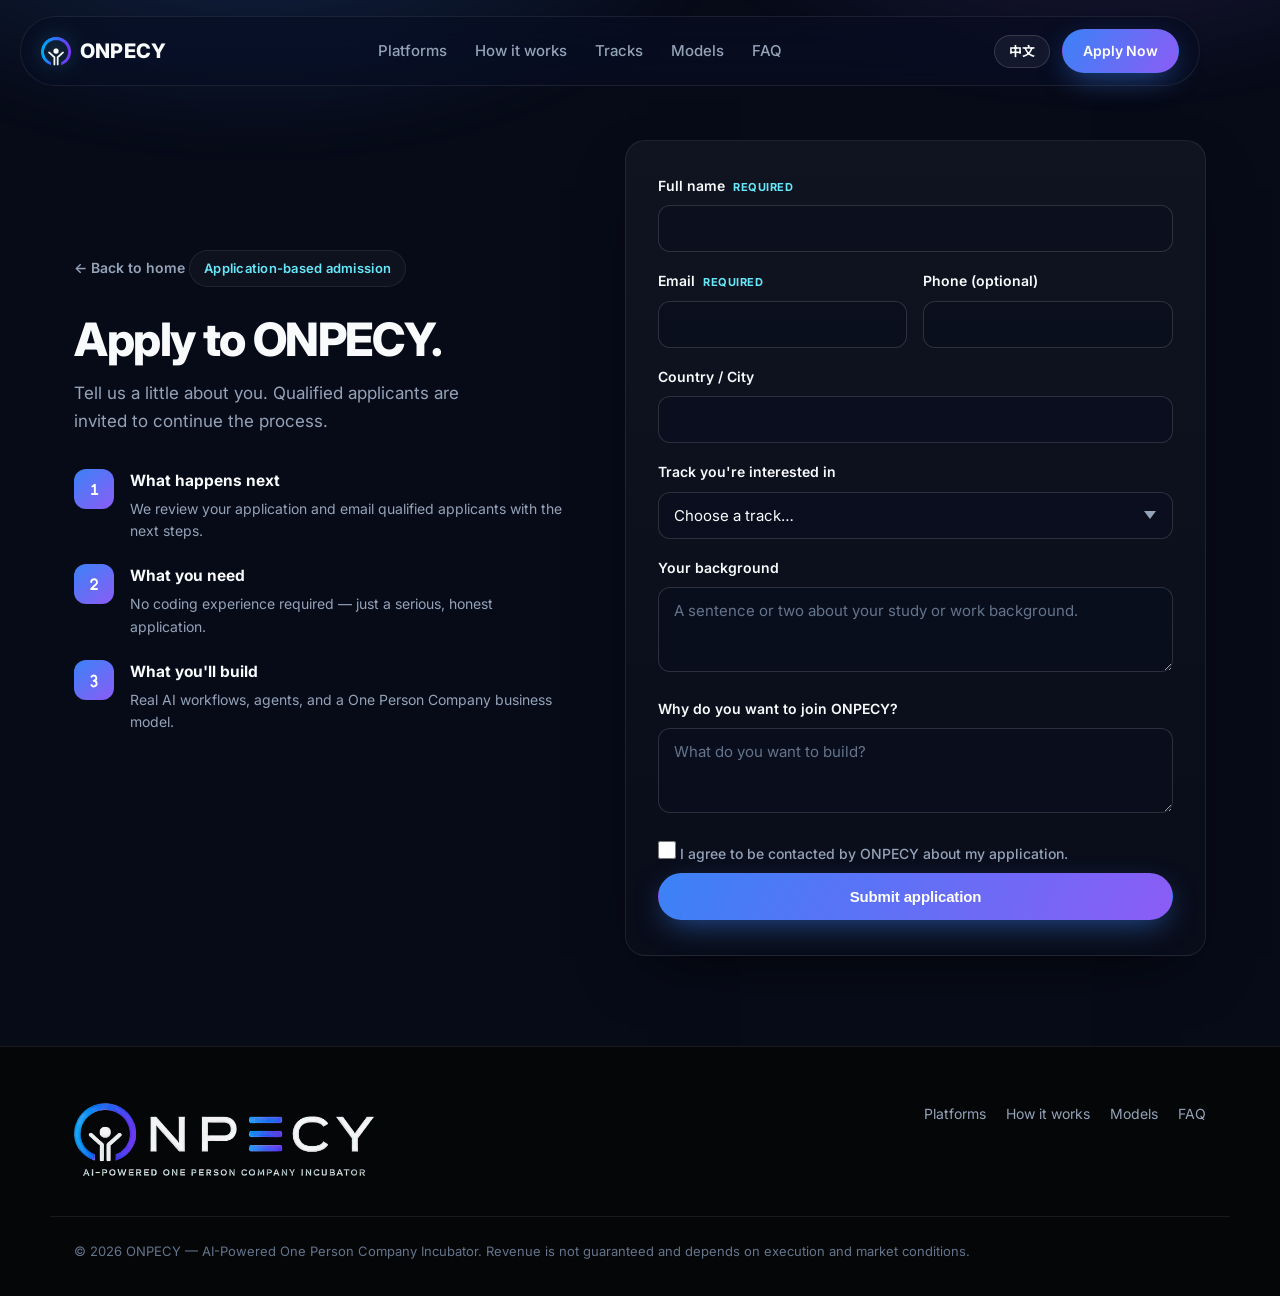
==== apply.html @ 08061043 "Add bilingual apply flow, SVG iconography, and brand logo lockup - New application page (apply.html)" ====
<!DOCTYPE html>
<html lang="en">
<head>
  <meta charset="UTF-8" />
  <meta name="viewport" content="width=device-width, initial-scale=1.0" />
  <meta name="theme-color" content="#070B18" />
  <link rel="icon" type="image/png" href="images/favicon.png" />
  <title>Apply — ONPECY</title>
  <meta name="description" content="Apply to ONPECY, the application-based AI-powered One Person Company incubator." />
  <link rel="preconnect" href="https://fonts.googleapis.com" />
  <link rel="preconnect" href="https://fonts.gstatic.com" crossorigin />
  <link href="https://fonts.googleapis.com/css2?family=Inter:wght@400;500;600;700;800;900&family=Noto+Sans+SC:wght@400;500;700;900&display=swap" rel="stylesheet" />
  <link rel="stylesheet" href="styles.css?v=2" />
</head>
<body>
  <header class="nav" id="nav">
    <div class="nav__inner">
      <a href="index.html" class="brand" aria-label="ONPECY home">
        <img class="brand__mark" src="images/onpecy-icon.png" alt="" width="30" height="30" />
        <span class="brand__name">ONPECY</span>
      </a>
      <nav class="nav__links" aria-label="Primary">
        <a href="index.html#platforms" data-i18n="nav_platforms">Platforms</a>
        <a href="index.html#how" data-i18n="nav_how">How it works</a>
        <a href="index.html#tracks" data-i18n="nav_tracks">Tracks</a>
        <a href="models.html" data-i18n="nav_models">Models</a>
        <a href="index.html#faq" data-i18n="nav_faq">FAQ</a>
      </nav>
      <div class="nav__actions">
        <button class="langtoggle" id="langToggle" type="button" aria-label="Switch language">中文</button>
        <a href="apply.html" class="btn btn--primary btn--sm" aria-current="page" data-i18n="cta_apply">Apply Now</a>
      </div>
      <button class="nav__toggle" id="navToggle" aria-label="Toggle menu" aria-expanded="false">
        <span></span><span></span><span></span>
      </button>
    </div>
    <div class="nav__mobile" id="navMobile">
      <a href="index.html#platforms" data-i18n="nav_platforms">Platforms</a>
      <a href="index.html#how" data-i18n="nav_how">How it works</a>
      <a href="index.html#tracks" data-i18n="nav_tracks">Tracks</a>
      <a href="models.html" data-i18n="nav_models">Models</a>
      <a href="index.html#faq" data-i18n="nav_faq">FAQ</a>
      <button class="langtoggle langtoggle--block" id="langToggleMobile" type="button">中文</button>
    </div>
  </header>

  <main class="apply">
    <div class="apply__glow" aria-hidden="true"></div>
    <div class="container apply__grid">
      <!-- left: reassurance -->
      <aside class="apply__aside reveal">
        <a href="index.html" class="backlink" data-i18n="apply_back">← Back to home</a>
        <span class="eyebrow" data-i18n="apply_eyebrow">Application-based admission</span>
        <h1 class="apply__title" data-i18n="apply_title">Apply to ONPECY.</h1>
        <p class="apply__lead" data-i18n="apply_lead">Tell us a little about you. Qualified applicants are invited to continue the process.</p>
        <ul class="apply__points">
          <li>
            <span class="apply__pnum" aria-hidden="true"><svg class="num-ico" viewBox="0 0 24 24"><path d="M10 9 L13 6.8 V18 M9.6 18 H16" /></svg></span>
            <div><h3 data-i18n="apply_p1_t">What happens next</h3><p data-i18n="apply_p1_d">We review your application and email qualified applicants with the next steps.</p></div>
          </li>
          <li>
            <span class="apply__pnum" aria-hidden="true"><svg class="num-ico" viewBox="0 0 24 24"><path d="M8.6 9.6a3.5 3.5 0 1 1 6 2.6L8.6 18H15.6" /></svg></span>
            <div><h3 data-i18n="apply_p2_t">What you need</h3><p data-i18n="apply_p2_d">No coding experience required — just a serious, honest application.</p></div>
          </li>
          <li>
            <span class="apply__pnum" aria-hidden="true"><svg class="num-ico" viewBox="0 0 24 24"><path d="M9 8a3.2 3.2 0 1 1 2.6 5a3.3 3.3 0 1 1 -2.6 5" /></svg></span>
            <div><h3 data-i18n="apply_p3_t">What you'll build</h3><p data-i18n="apply_p3_d">Real AI workflows, agents, and a One Person Company business model.</p></div>
          </li>
        </ul>
      </aside>

      <!-- right: form -->
      <div class="apply__formwrap reveal">
        <form class="form" id="applyForm" novalidate>
          <div class="field">
            <label for="f_name"><span data-i18n="f_name">Full name</span> <em class="req" data-i18n="f_required">required</em></label>
            <input id="f_name" name="name" type="text" autocomplete="name" required />
          </div>
          <div class="field field--half">
            <div>
              <label for="f_email"><span data-i18n="f_email">Email</span> <em class="req" data-i18n="f_required">required</em></label>
              <input id="f_email" name="email" type="email" autocomplete="email" required />
            </div>
            <div>
              <label for="f_phone" data-i18n="f_phone">Phone (optional)</label>
              <input id="f_phone" name="phone" type="tel" autocomplete="tel" />
            </div>
          </div>
          <div class="field">
            <label for="f_country" data-i18n="f_country">Country / City</label>
            <input id="f_country" name="location" type="text" autocomplete="country-name" />
          </div>
          <div class="field">
            <label for="f_track" data-i18n="f_track">Track you're interested in</label>
            <select id="f_track" name="track">
              <option value="" data-i18n="f_track_ph">Choose a track…</option>
              <option value="ALLCPR OPC">ALLCPR OPC — Community Safety</option>
              <option value="USJ OPC">USJ OPC — AI Education</option>
              <option value="SVIHT OPC">SVIHT OPC — AI HealthTech</option>
              <option value="SSI OPC">SSI OPC — AI Social Safety</option>
              <option value="Not sure" data-i18n="f_track_unsure">Not sure yet</option>
            </select>
          </div>
          <div class="field">
            <label for="f_bg" data-i18n="f_bg">Your background</label>
            <textarea id="f_bg" name="background" rows="3" data-i18n-ph="f_bg_ph" placeholder="A sentence or two about your study or work background."></textarea>
          </div>
          <div class="field">
            <label for="f_why" data-i18n="f_why">Why do you want to join ONPECY?</label>
            <textarea id="f_why" name="motivation" rows="3" data-i18n-ph="f_why_ph" placeholder="What do you want to build?"></textarea>
          </div>
          <label class="consent">
            <input id="f_consent" name="consent" type="checkbox" required />
            <span data-i18n="f_consent">I agree to be contacted by ONPECY about my application.</span>
          </label>
          <button type="submit" class="btn btn--primary btn--full" id="submitBtn" data-i18n="f_submit">Submit application</button>
          <p class="form__msg" id="formMsg" role="status" aria-live="polite"></p>
        </form>

        <!-- success state -->
        <div class="form__done" id="formDone" hidden>
          <div class="form__check" aria-hidden="true">✓</div>
          <h2 data-i18n="f_ok_t">Application received.</h2>
          <p data-i18n="f_ok_d">Thank you. If your application is a fit, we'll reach out by email.</p>
          <a href="index.html" class="btn btn--ghost" data-i18n="apply_back">← Back to home</a>
        </div>
      </div>
    </div>
  </main>

  <footer class="footer">
    <div class="container footer__inner">
      <div class="footer__brand">
        <img class="footer__logo" src="images/onpecy-lockup.png" alt="ONPECY — AI-Powered One Person Company Incubator" width="300" />
      </div>
      <nav class="footer__nav" aria-label="Footer">
        <a href="index.html#platforms" data-i18n="nav_platforms">Platforms</a>
        <a href="index.html#how" data-i18n="nav_how">How it works</a>
        <a href="models.html" data-i18n="nav_models">Models</a>
        <a href="index.html#faq" data-i18n="nav_faq">FAQ</a>
      </nav>
    </div>
    <div class="container footer__legal">
      <p data-i18n="footer_legal">© 2026 ONPECY — AI-Powered One Person Company Incubator. Revenue is not guaranteed and depends on execution and market conditions.</p>
    </div>
  </footer>

  <script src="i18n.js?v=1"></script>
  <script src="app.js?v=3"></script>
  <script>
  /* ============================================================
     APPLY FORM — submission handling
     ------------------------------------------------------------
     To receive applications, set ONE of the following:

     1) A form backend endpoint (Formspree, Getform, Basin, your API):
        set FORM_ENDPOINT to your POST URL. The form sends JSON.
        e.g. FORM_ENDPOINT = "https://formspree.io/f/xxxxxxx";

     2) Leave FORM_ENDPOINT empty to use the email fallback:
        the visitor's email app opens a pre-filled message to CONTACT_EMAIL.

     Update CONTACT_EMAIL to your real inbox either way.
     ============================================================ */
  (function () {
    'use strict';
    var FORM_ENDPOINT = "";                       // <-- paste your Formspree/Getform URL here
    var CONTACT_EMAIL = "admissions@onpecy.com";  // <-- set your real inbox

    var form = document.getElementById('applyForm');
    var msg = document.getElementById('formMsg');
    var done = document.getElementById('formDone');
    var btn = document.getElementById('submitBtn');
    if (!form) return;

    function t(key, fallback) {
      var v = window.ONPECY_T && window.ONPECY_T(key);
      return v != null ? v : fallback;
    }

    function collect() {
      var d = {};
      new FormData(form).forEach(function (v, k) { d[k] = v; });
      d.consent = form.consent.checked ? 'yes' : 'no';
      return d;
    }

    function showDone() {
      form.hidden = true;
      done.hidden = false;
      done.scrollIntoView({ block: 'center' });
    }

    function mailtoFallback(d) {
      var subject = 'ONPECY application — ' + (d.name || '');
      var lines = [
        'Name: ' + (d.name || ''),
        'Email: ' + (d.email || ''),
        'Phone: ' + (d.phone || ''),
        'Location: ' + (d.location || ''),
        'Track: ' + (d.track || ''),
        '',
        'Background:',
        (d.background || ''),
        '',
        'Motivation:',
        (d.motivation || ''),
        '',
        'Consent: ' + (d.consent || 'no')
      ];
      var url = 'mailto:' + CONTACT_EMAIL +
        '?subject=' + encodeURIComponent(subject) +
        '&body=' + encodeURIComponent(lines.join('\n'));
      window.location.href = url;
    }

    form.addEventListener('submit', function (e) {
      e.preventDefault();
      msg.textContent = '';
      if (!form.checkValidity()) { form.reportValidity(); return; }
      var data = collect();
      btn.disabled = true;
      var busy = t('f_sending', 'Sending…');
      btn.setAttribute('data-label', btn.textContent);
      btn.textContent = busy;

      if (!FORM_ENDPOINT) {
        // email fallback — open mail client, then show success state
        mailtoFallback(data);
        setTimeout(function () { btn.disabled = false; btn.textContent = btn.getAttribute('data-label'); showDone(); }, 400);
        return;
      }

      fetch(FORM_ENDPOINT, {
        method: 'POST',
        headers: { 'Content-Type': 'application/json', 'Accept': 'application/json' },
        body: JSON.stringify(data)
      }).then(function (r) {
        if (r.ok) { showDone(); }
        else { throw new Error('bad status'); }
      }).catch(function () {
        msg.textContent = t('f_err', 'Something went wrong. Please try again, or email us directly.');
        btn.disabled = false;
        btn.textContent = btn.getAttribute('data-label');
      });
    });
  })();
  </script>
</body>
</html>
---- styles.css ----
/* ============================================================
   ONPECY — premium AI incubator landing
   ============================================================ */
:root {
  --bg: #070B18;
  --bg-deep: #050608;
  --bg-alt: #090E1F;
  --surface: rgba(255, 255, 255, 0.03);
  --surface-2: rgba(255, 255, 255, 0.05);
  --border: rgba(255, 255, 255, 0.08);
  --border-strong: rgba(255, 255, 255, 0.14);
  --text: #F8FAFC;
  --muted: #94A3B8;
  --blue: #3B82F6;
  --violet: #8B5CF6;
  --cyan: #67E8F9;
  --radius: 20px;
  --radius-sm: 14px;
  --maxw: 1180px;
  --grad: linear-gradient(120deg, #67E8F9 0%, #3B82F6 45%, #8B5CF6 100%);
  --shadow: 0 24px 60px -24px rgba(0, 0, 0, 0.7);
  --ease: cubic-bezier(0.22, 1, 0.36, 1);
}

* { box-sizing: border-box; margin: 0; padding: 0; }

html { scroll-behavior: smooth; scroll-padding-top: 90px; }

body {
  font-family: 'Inter', -apple-system, BlinkMacSystemFont, 'Segoe UI',
    'Noto Sans SC', Roboto, Helvetica, Arial, sans-serif;
  background: var(--bg);
  color: var(--text);
  line-height: 1.6;
  -webkit-font-smoothing: antialiased;
  overflow-x: hidden;
}

.container { width: 100%; max-width: var(--maxw); margin: 0 auto; padding: 0 24px; }

.grad {
  background: var(--grad);
  -webkit-background-clip: text;
  background-clip: text;
  -webkit-text-fill-color: transparent;
  color: transparent;
}

/* ---------- buttons ---------- */
.btn {
  display: inline-flex; align-items: center; gap: 8px;
  font-weight: 600; font-size: 15px; letter-spacing: -0.01em;
  padding: 14px 26px; border-radius: 999px;
  text-decoration: none; cursor: pointer; border: 1px solid transparent;
  transition: transform 0.25s var(--ease), box-shadow 0.25s var(--ease), background 0.25s var(--ease);
  white-space: nowrap;
}
.btn--sm { padding: 10px 20px; font-size: 14px; }
.btn--primary {
  color: #fff;
  background: linear-gradient(120deg, #3B82F6, #8B5CF6);
  box-shadow: 0 10px 30px -8px rgba(59, 130, 246, 0.6);
}
.btn--primary:hover { transform: translateY(-2px); box-shadow: 0 16px 40px -8px rgba(139, 92, 246, 0.65); }
.btn--ghost {
  color: var(--text);
  background: var(--surface-2);
  border-color: var(--border-strong);
  backdrop-filter: blur(8px);
}
.btn--ghost:hover { transform: translateY(-2px); background: rgba(255, 255, 255, 0.09); }
.play { font-size: 11px; color: var(--cyan); }

/* ---------- eyebrow / headings ---------- */
.eyebrow {
  display: inline-block;
  font-size: 13px; font-weight: 600; letter-spacing: 0.02em;
  color: var(--cyan);
  padding: 7px 14px; margin-bottom: 22px;
  border: 1px solid var(--border); border-radius: 999px;
  background: var(--surface);
}
.eyebrow--center { margin-left: auto; margin-right: auto; }

.section { padding: 110px 0; position: relative; }
.section--alt { background: var(--bg-alt); }
.section__head { max-width: 720px; margin: 0 auto 60px; text-align: center; }
.section__title { font-size: clamp(30px, 4.4vw, 52px); font-weight: 800; letter-spacing: -0.03em; line-height: 1.08; }
.section__lead { margin-top: 20px; font-size: clamp(16px, 1.6vw, 19px); color: var(--muted); }

/* ============================================================
   NAV
   ============================================================ */
.nav { position: fixed; top: 16px; left: 0; right: 0; z-index: 100; }
.nav__inner {
  max-width: var(--maxw); margin: 0 auto;
  display: flex; align-items: center; justify-content: space-between; gap: 20px;
  padding: 12px 20px; margin-left: 20px; margin-right: 20px;
  border: 1px solid var(--border);
  background: rgba(9, 14, 31, 0.6);
  backdrop-filter: blur(18px) saturate(160%);
  border-radius: 999px;
  transition: background 0.3s var(--ease), border 0.3s var(--ease);
}
.nav.scrolled .nav__inner { background: rgba(9, 14, 31, 0.85); border-color: var(--border-strong); }
.brand { display: flex; align-items: center; gap: 10px; text-decoration: none; color: var(--text); font-weight: 800; letter-spacing: -0.02em; }
.brand__mark { width: 28px; height: 28px; object-fit: contain; display: block; filter: drop-shadow(0 0 10px rgba(103, 232, 249, 0.4)); }
.brand__name { font-size: 19px; }
.nav__links { display: flex; gap: 28px; }
.nav__links a { color: var(--muted); text-decoration: none; font-size: 15px; font-weight: 500; transition: color 0.2s; }
.nav__links a:hover { color: var(--text); }
.nav__actions { display: flex; align-items: center; gap: 12px; }
.nav__toggle { display: none; flex-direction: column; gap: 5px; background: none; border: 0; cursor: pointer; padding: 6px; }
.nav__toggle span { width: 22px; height: 2px; background: var(--text); border-radius: 2px; transition: 0.3s var(--ease); }
.nav__mobile { display: none; }

/* ============================================================
   HERO
   ============================================================ */
.hero { position: relative; padding: 150px 0 90px; overflow: hidden; }
.hero__glow {
  position: absolute; inset: -20% -10% auto; height: 700px;
  background: radial-gradient(50% 60% at 30% 20%, rgba(59, 130, 246, 0.28), transparent 70%),
              radial-gradient(45% 55% at 75% 15%, rgba(139, 92, 246, 0.25), transparent 70%),
              radial-gradient(40% 50% at 55% 40%, rgba(103, 232, 249, 0.14), transparent 70%);
  filter: blur(20px); animation: drift 16s ease-in-out infinite alternate; pointer-events: none;
}
@keyframes drift { from { transform: translate3d(-2%, -1%, 0) scale(1); } to { transform: translate3d(3%, 2%, 0) scale(1.08); } }

.hero__grid { display: grid; grid-template-columns: 1.05fr 0.95fr; gap: 60px; align-items: center; position: relative; }
.hero__title { font-size: clamp(38px, 5.6vw, 68px); font-weight: 900; line-height: 1.03; letter-spacing: -0.035em; }
.hero__lead { margin-top: 22px; font-size: clamp(17px, 2vw, 21px); font-weight: 600; color: var(--text); }
.hero__sub { margin-top: 14px; font-size: 17px; color: var(--muted); max-width: 520px; }
.hero__cta { margin-top: 34px; display: flex; gap: 14px; flex-wrap: wrap; }
.hero__cta--center { justify-content: center; }
.hero__credibility { margin-top: 26px; font-size: 13.5px; color: var(--muted); letter-spacing: 0.01em; }

/* hero flow diagram */
.flow {
  display: flex; flex-direction: column; align-items: center; gap: 0;
  padding: 34px 24px; border-radius: var(--radius);
  border: 1px solid var(--border);
  background: linear-gradient(180deg, rgba(255, 255, 255, 0.04), rgba(255, 255, 255, 0.01));
  box-shadow: var(--shadow);
  backdrop-filter: blur(6px);
}
.flow__node {
  width: 100%; max-width: 300px;
  display: flex; flex-direction: column; align-items: center; gap: 4px;
  padding: 16px 20px; border-radius: var(--radius-sm);
  border: 1px solid var(--border-strong);
  background: var(--surface-2);
  position: relative;
}
.flow__node--you, .flow__node--company {
  border-color: transparent;
  background: linear-gradient(120deg, rgba(59, 130, 246, 0.22), rgba(139, 92, 246, 0.22));
  box-shadow: 0 0 0 1px rgba(103, 232, 249, 0.25), 0 10px 30px -10px rgba(59, 130, 246, 0.5);
}
.flow__ico { font-size: 22px; }
.flow__label { font-weight: 700; font-size: 16px; letter-spacing: -0.01em; }
.flow__tag { font-size: 11px; text-transform: uppercase; letter-spacing: 0.08em; color: var(--cyan); font-weight: 600; }
.flow__line { width: 2px; height: 22px; background: linear-gradient(180deg, var(--cyan), rgba(139, 92, 246, 0.2)); opacity: 0.7; }

/* ============================================================
   COMPARE
   ============================================================ */
.compare { display: grid; grid-template-columns: 1fr auto 1fr; gap: 24px; align-items: center; max-width: 900px; margin: 0 auto; }
.compare__card { padding: 34px 32px; border-radius: var(--radius); border: 1px solid var(--border); background: var(--surface); }
.compare__card--hero { border-color: transparent; background: linear-gradient(160deg, rgba(59, 130, 246, 0.12), rgba(139, 92, 246, 0.1)); box-shadow: 0 0 0 1px rgba(103, 232, 249, 0.2), var(--shadow); }
.compare__tag { display: inline-block; font-size: 12px; text-transform: uppercase; letter-spacing: 0.08em; color: var(--muted); font-weight: 700; margin-bottom: 20px; }
.compare__tag--hero { color: var(--cyan); }
.compare__list { list-style: none; display: flex; flex-direction: column; gap: 12px; }
.compare__list li { color: var(--muted); padding-left: 26px; position: relative; }
.compare__list li::before { content: "✕"; position: absolute; left: 0; color: #64748b; font-size: 13px; }
.compare__list--hero li { color: var(--text); font-weight: 500; }
.compare__list--hero li::before { content: "✓"; color: var(--cyan); font-weight: 700; }
.compare__vs { font-weight: 800; color: var(--muted); font-size: 15px; }

/* ============================================================
   GRID + CARDS
   ============================================================ */
.grid { display: grid; gap: 22px; }
.grid--3 { grid-template-columns: repeat(3, 1fr); }
.grid--4 { grid-template-columns: repeat(4, 1fr); }
.grid--5 { grid-template-columns: repeat(5, 1fr); }

.card, .school, .model, .cap, .income {
  border: 1px solid var(--border);
  background: var(--surface);
  border-radius: var(--radius);
  padding: 30px 26px;
  transition: transform 0.3s var(--ease), border-color 0.3s var(--ease), background 0.3s var(--ease), box-shadow 0.3s var(--ease);
}
.card:hover, .school:hover, .model:hover, .cap:hover, .income:hover {
  transform: translateY(-5px);
  border-color: var(--border-strong);
  background: var(--surface-2);
  box-shadow: var(--shadow);
}
.card__ico { font-size: 28px; display: block; margin-bottom: 16px; }
.card__title { font-size: 19px; font-weight: 700; letter-spacing: -0.01em; }
.card__text { margin-top: 8px; color: var(--muted); font-size: 15px; }

/* schools */
.school { display: flex; flex-direction: column; }
.school__ico { font-size: 32px; margin-bottom: 18px; }
.school__kicker { font-size: 12px; text-transform: uppercase; letter-spacing: 0.07em; color: var(--cyan); font-weight: 700; }
.school__name { font-size: 22px; font-weight: 800; margin-top: 6px; letter-spacing: -0.02em; }
.school__text { margin-top: 10px; color: var(--muted); font-size: 15px; flex: 1; }
.link { margin-top: 18px; color: var(--text); text-decoration: none; font-weight: 600; font-size: 14px; transition: color 0.2s; }
.link:hover { color: var(--cyan); }

/* ============================================================
   ORBIT / AI TEAM
   ============================================================ */
.orbit { position: relative; width: min(560px, 92vw); height: min(560px, 92vw); margin: 20px auto 0; }
.orbit__ring { position: absolute; border: 1px dashed var(--border-strong); border-radius: 50%; inset: 0; }
.orbit__ring--1 { inset: 12%; animation: spin 40s linear infinite; }
.orbit__ring--2 { inset: 0; opacity: 0.5; animation: spin 60s linear infinite reverse; }
@keyframes spin { to { transform: rotate(360deg); } }
.orbit__center {
  position: absolute; top: 50%; left: 50%; transform: translate(-50%, -50%);
  width: 130px; height: 130px; border-radius: 50%;
  display: grid; place-items: center;
  background: linear-gradient(140deg, rgba(59, 130, 246, 0.35), rgba(139, 92, 246, 0.35));
  box-shadow: 0 0 0 1px rgba(103, 232, 249, 0.35), 0 0 60px -6px rgba(59, 130, 246, 0.55);
  z-index: 2;
}
.orbit__you { font-size: 24px; font-weight: 800; }
.orbit__agents { list-style: none; position: absolute; inset: 0; }
.orbit__agents li {
  position: absolute; top: 50%; left: 50%;
  width: 92px; height: 92px; margin: -46px;
  border-radius: 50%; display: grid; place-items: center; text-align: center;
  border: 1px solid var(--border-strong);
  background: rgba(9, 14, 31, 0.85);
  backdrop-filter: blur(4px);
  transform: rotate(calc(var(--i) * 45deg)) translate(calc(min(280px, 46vw) - 46px)) rotate(calc(var(--i) * -45deg));
  transition: border-color 0.3s var(--ease), transform 0.3s var(--ease);
}
.orbit__agents li span { font-size: 13px; font-weight: 600; color: var(--text); line-height: 1.2; }
.orbit__agents li:hover { border-color: var(--cyan); }
.orbit__copy { max-width: 640px; margin: 40px auto 0; text-align: center; color: var(--muted); font-size: 17px; }

/* ============================================================
   TIMELINE
   ============================================================ */
.timeline { list-style: none; display: grid; grid-template-columns: repeat(7, 1fr); gap: 0; position: relative; counter-reset: step; }
.timeline::before { content: ""; position: absolute; top: 26px; left: 6%; right: 6%; height: 2px; background: var(--grad); opacity: 0.5; }
.timeline__step { position: relative; padding: 0 10px; text-align: center; }
.timeline__num {
  display: grid; place-items: center; width: 52px; height: 52px; margin: 0 auto 18px;
  border-radius: 50%; font-weight: 800; font-size: 15px; color: var(--text);
  background: var(--bg-alt); border: 1px solid var(--border-strong); position: relative; z-index: 1;
}
.timeline__step h3 { font-size: 16px; font-weight: 700; }
.timeline__step p { margin-top: 8px; font-size: 13px; color: var(--muted); line-height: 1.45; }

/* ============================================================
   14 MODELS — tabs
   ============================================================ */
.tabs { display: flex; flex-wrap: wrap; justify-content: center; gap: 10px; margin-bottom: 40px; }
.tab {
  font-family: inherit; font-size: 15px; font-weight: 600; color: var(--muted);
  padding: 11px 22px; border-radius: 999px; cursor: pointer;
  border: 1px solid var(--border); background: var(--surface);
  transition: color 0.25s, background 0.25s, border 0.25s;
}
.tab:hover { color: var(--text); }
.tab.is-active { color: #fff; background: linear-gradient(120deg, #3B82F6, #8B5CF6); border-color: transparent; box-shadow: 0 8px 22px -8px rgba(59, 130, 246, 0.55); }
.tabpanel { display: none; animation: fadeUp 0.5s var(--ease); }
.tabpanel.is-active { display: block; }

.model { display: flex; flex-direction: column; }
.model__num { font-size: 12px; font-weight: 800; letter-spacing: 0.06em; color: var(--cyan); }
.model__name { font-size: 19px; font-weight: 700; margin-top: 8px; letter-spacing: -0.01em; }
.model__text { margin-top: 8px; color: var(--muted); font-size: 14.5px; }
.chips { display: flex; flex-wrap: wrap; gap: 8px; margin-top: 16px; }
.chips span {
  font-size: 12.5px; font-weight: 500; color: var(--text);
  padding: 5px 12px; border-radius: 999px;
  border: 1px solid var(--border); background: var(--surface-2);
}
.model__future { margin-top: 16px; font-size: 13px; color: var(--muted); }
.model__future strong { color: var(--text); }

/* ============================================================
   CAPABILITY MATRIX
   ============================================================ */
.matrix .cap { padding: 24px 22px; }
.cap h3 { font-size: 16px; font-weight: 700; }
.cap__agent { margin-top: 6px; font-size: 13px; font-weight: 600; color: var(--cyan); }
.cap__row { margin-top: 10px; font-size: 13px; color: var(--muted); }
.cap__row span { display: block; font-size: 11px; text-transform: uppercase; letter-spacing: 0.06em; color: #64748b; margin-bottom: 1px; }

/* ============================================================
   INCOME
   ============================================================ */
.income { text-align: center; }
.income h3 { font-size: 15px; font-weight: 600; color: var(--muted); }
.income__num { font-size: 26px; font-weight: 800; margin-top: 10px; letter-spacing: -0.02em; background: var(--grad); -webkit-background-clip: text; background-clip: text; -webkit-text-fill-color: transparent; }
.income__unit { font-size: 12px; color: #64748b; }
.income--accent { border-color: transparent; background: linear-gradient(160deg, rgba(59, 130, 246, 0.14), rgba(139, 92, 246, 0.12)); box-shadow: 0 0 0 1px rgba(103, 232, 249, 0.2); }
.disclaimer { margin-top: 34px; text-align: center; font-size: 13px; color: #64748b; max-width: 640px; margin-left: auto; margin-right: auto; }

/* ============================================================
   STACK
   ============================================================ */
.stack { display: grid; grid-template-columns: repeat(4, 1fr); gap: 22px; }
.stack__group { border: 1px solid var(--border); background: var(--surface); border-radius: var(--radius); padding: 26px 22px; }
.stack__label { display: block; font-size: 12px; text-transform: uppercase; letter-spacing: 0.07em; color: var(--cyan); font-weight: 700; margin-bottom: 16px; }
.pills { display: flex; flex-wrap: wrap; gap: 9px; }
.pills span { font-size: 14px; font-weight: 500; padding: 8px 15px; border-radius: 999px; border: 1px solid var(--border-strong); background: var(--surface-2); }

/* ============================================================
   PARTNERS
   ============================================================ */
.logos { display: flex; flex-wrap: wrap; justify-content: center; gap: 18px; }
.logo {
  display: grid; place-items: center;
  width: 190px; height: 120px; padding: 20px 24px;
  border-radius: var(--radius-sm); border: 1px solid var(--border);
  background: #F8FAFC;
  transition: transform 0.3s var(--ease), box-shadow 0.3s var(--ease);
}
.logo:hover { transform: translateY(-4px); box-shadow: var(--shadow); }
.logo img { max-width: 100%; max-height: 100%; object-fit: contain; }
.logo--text { background: var(--surface); border-color: var(--border); }
.logo--text span { font-size: 20px; font-weight: 800; letter-spacing: -0.01em; color: var(--muted); }
.logo--text:hover span { color: var(--text); }

/* ============================================================
   VISION
   ============================================================ */
.vision { position: relative; padding: 130px 0; text-align: center; overflow: hidden; }
.vision__glow {
  position: absolute; inset: auto -10% -30%; height: 620px;
  background: radial-gradient(45% 60% at 50% 80%, rgba(139, 92, 246, 0.28), transparent 70%),
              radial-gradient(40% 55% at 30% 90%, rgba(59, 130, 246, 0.22), transparent 70%);
  filter: blur(24px); pointer-events: none;
}
.vision__inner { position: relative; max-width: 780px; }
.vision__title { font-size: clamp(32px, 5vw, 58px); font-weight: 900; letter-spacing: -0.03em; line-height: 1.05; }
.vision__copy { margin: 24px auto 0; font-size: 18px; color: var(--muted); max-width: 640px; }
.vision__slogan { margin: 40px 0 34px; font-size: clamp(26px, 4vw, 40px); font-weight: 800; line-height: 1.2; letter-spacing: -0.02em; }

/* ============================================================
   FOOTER
   ============================================================ */
.footer { border-top: 1px solid var(--border); padding: 56px 0 34px; background: var(--bg-deep); }
.footer__inner { display: flex; justify-content: space-between; align-items: flex-start; gap: 30px; flex-wrap: wrap; }
.footer__brand { display: flex; flex-direction: column; gap: 4px; }
.footer__brandrow { display: flex; align-items: center; gap: 10px; }
.footer__brand .brand__mark { width: 30px; height: 30px; object-fit: contain; }
.footer__brand .brand__name { font-size: 20px; font-weight: 800; }
.footer__tag { color: var(--muted); font-size: 14px; margin-top: 6px; }
.footer__nav { display: flex; flex-wrap: wrap; gap: 20px; }
.footer__nav a { color: var(--muted); text-decoration: none; font-size: 14px; transition: color 0.2s; }
.footer__nav a:hover { color: var(--text); }
.footer__legal { margin-top: 40px; padding-top: 24px; border-top: 1px solid var(--border); }
.footer__legal p { color: #64748b; font-size: 13px; }

/* ============================================================
   REVEAL ANIMATION
   ============================================================ */
.reveal { opacity: 0; transform: translateY(24px); transition: opacity 0.7s var(--ease), transform 0.7s var(--ease); }
.reveal.in { opacity: 1; transform: none; }
@keyframes fadeUp { from { opacity: 0; transform: translateY(14px); } to { opacity: 1; transform: none; } }

/* ============================================================
   RESPONSIVE
   ============================================================ */
@media (max-width: 980px) {
  .hero__grid { grid-template-columns: 1fr; gap: 40px; }
  .flow { max-width: 420px; margin: 0 auto; }
  .grid--4, .grid--5 { grid-template-columns: repeat(2, 1fr); }
  .stack { grid-template-columns: repeat(2, 1fr); }
  .timeline { grid-template-columns: 1fr; gap: 0; }
  .timeline::before { top: 0; bottom: 0; left: 25px; right: auto; width: 2px; height: auto; }
  .timeline__step { display: grid; grid-template-columns: 52px 1fr; gap: 18px; text-align: left; padding: 0 0 30px; }
  .timeline__num { margin: 0; }
}

@media (max-width: 720px) {
  .section { padding: 78px 0; }
  .nav__links, .nav__actions { display: none; }
  .nav__toggle { display: flex; }
  .nav__inner { margin-left: 14px; margin-right: 14px; }
  .nav__mobile {
    display: none; flex-direction: column; gap: 6px;
    margin: 10px 14px 0; padding: 16px;
    border: 1px solid var(--border); border-radius: var(--radius);
    background: rgba(9, 14, 31, 0.95); backdrop-filter: blur(18px);
  }
  .nav__mobile.open { display: flex; }
  .nav__mobile a { color: var(--muted); text-decoration: none; padding: 8px 4px; font-weight: 500; }
  .nav__mobile .btn { margin-top: 6px; justify-content: center; }
  .nav.menu-open .nav__toggle span:nth-child(1) { transform: translateY(7px) rotate(45deg); }
  .nav.menu-open .nav__toggle span:nth-child(2) { opacity: 0; }
  .nav.menu-open .nav__toggle span:nth-child(3) { transform: translateY(-7px) rotate(-45deg); }

  .compare { grid-template-columns: 1fr; }
  .compare__vs { margin: 0 auto; }
  .grid--3, .grid--4, .grid--5 { grid-template-columns: 1fr; }
  .stack { grid-template-columns: 1fr; }
  .hero { padding: 128px 0 70px; }
  .orbit__agents li { width: 74px; height: 74px; margin: -37px; transform: rotate(calc(var(--i) * 45deg)) translate(calc(44vw - 37px)) rotate(calc(var(--i) * -45deg)); }
  .orbit__agents li span { font-size: 11px; }
  .orbit__center { width: 100px; height: 100px; }
  .orbit__you { font-size: 19px; }
}

/* ============================================================
   REDUCED MOTION
   ============================================================ */
@media (prefers-reduced-motion: reduce) {
  html { scroll-behavior: auto; }
  *, *::before, *::after { animation-duration: 0.001ms !important; animation-iteration-count: 1 !important; transition-duration: 0.001ms !important; }
  .reveal { opacity: 1; transform: none; }
  .hero__glow, .orbit__ring { animation: none; }
}

/* ============================================================
   v2 — TRUST-FIRST COMPONENTS
   ============================================================ */
.container--narrow { max-width: 780px; }
.section__head--left { text-align: left; margin: 0; max-width: 460px; }

/* hero trust chips */
.trustchips { list-style: none; display: flex; flex-wrap: wrap; gap: 10px; margin-top: 28px; }
.trustchips li {
  font-size: 13.5px; font-weight: 600; color: var(--text);
  padding: 8px 14px; border-radius: 999px;
  border: 1px solid var(--border-strong); background: var(--surface-2);
}
.trustchips li::before { content: "✓ "; color: var(--cyan); font-weight: 800; }

/* proof: platform cards */
.platform { display: flex; flex-direction: column; }
.platform__tag { font-size: 12px; text-transform: uppercase; letter-spacing: 0.07em; color: var(--cyan); font-weight: 700; }
.platform__name { font-size: 26px; font-weight: 800; margin-top: 8px; letter-spacing: -0.02em; }
.platform__text { margin-top: 12px; color: var(--muted); font-size: 14.5px; }

/* how it works: steps */
.steps { list-style: none; display: grid; gap: 16px; max-width: 860px; margin: 0 auto; counter-reset: s; }
.step {
  display: grid; grid-template-columns: 56px 1fr; gap: 22px; align-items: start;
  padding: 26px 28px; border-radius: var(--radius);
  border: 1px solid var(--border); background: var(--surface);
  transition: border-color 0.3s var(--ease), background 0.3s var(--ease);
}
.step:hover { border-color: var(--border-strong); background: var(--surface-2); }
.step__num {
  width: 56px; height: 56px; display: grid; place-items: center;
  border-radius: 16px; font-size: 22px; font-weight: 800; color: #fff;
  background: linear-gradient(140deg, #3B82F6, #8B5CF6);
  box-shadow: 0 10px 24px -10px rgba(59,130,246,0.6);
}
.step__body h3 { font-size: 19px; font-weight: 700; letter-spacing: -0.01em; }
.step__body p { margin-top: 6px; color: var(--muted); font-size: 15px; }
.step__body .pills { margin-top: 16px; }

/* tracks */
.track { display: flex; flex-direction: column; }
.track__ico { font-size: 30px; margin-bottom: 14px; }
.track__name { font-size: 20px; font-weight: 800; letter-spacing: -0.02em; }
.track__text { margin-top: 10px; color: var(--muted); font-size: 14.5px; flex: 1; }

/* featured models cta + revenue channels */
.models__cta { text-align: center; margin-top: 40px; }
.channels { max-width: 720px; margin: 46px auto 0; text-align: center; padding-top: 34px; border-top: 1px solid var(--border); }
.channels__label { font-size: 13px; text-transform: uppercase; letter-spacing: 0.06em; color: var(--muted); font-weight: 700; margin-bottom: 16px; }
.pills--center { justify-content: center; }

/* personas */
.persona { border: 1px solid var(--border); background: var(--surface); border-radius: var(--radius); padding: 26px 24px; transition: transform 0.3s var(--ease), border-color 0.3s var(--ease); }
.persona:hover { transform: translateY(-4px); border-color: var(--border-strong); }
.persona h3 { font-size: 16px; font-weight: 700; letter-spacing: -0.01em; }
.persona p { margin-top: 8px; color: var(--muted); font-size: 14px; }

/* why different */
.why__grid { display: grid; grid-template-columns: 0.9fr 1.1fr; gap: 50px; align-items: center; }
.reasons { list-style: none; display: grid; gap: 12px; }
.reasons li {
  position: relative; padding: 18px 22px 18px 52px;
  border: 1px solid var(--border); border-radius: var(--radius-sm); background: var(--surface);
  font-size: 15.5px; font-weight: 500;
}
.reasons li::before {
  content: "✓"; position: absolute; left: 20px; top: 50%; transform: translateY(-50%);
  color: var(--cyan); font-weight: 800;
}

/* FAQ (native details) */
.faq { display: grid; gap: 12px; }
.faq__item { border: 1px solid var(--border); border-radius: var(--radius-sm); background: var(--surface); overflow: hidden; }
.faq__item summary {
  list-style: none; cursor: pointer; padding: 20px 24px;
  font-size: 16.5px; font-weight: 600; letter-spacing: -0.01em;
  display: flex; align-items: center; justify-content: space-between; gap: 16px;
}
.faq__item summary::-webkit-details-marker { display: none; }
.faq__item summary::after { content: "+"; color: var(--cyan); font-size: 22px; font-weight: 400; line-height: 1; transition: transform 0.25s var(--ease); }
.faq__item[open] summary::after { transform: rotate(45deg); }
.faq__item p { padding: 0 24px 22px; color: var(--muted); font-size: 15px; margin: 0; }

/* models page head */
.pagehead { position: relative; padding: 140px 0 40px; overflow: hidden; }
.pagehead__glow {
  position: absolute; inset: -30% -10% auto; height: 500px;
  background: radial-gradient(45% 60% at 35% 10%, rgba(59,130,246,0.22), transparent 70%),
              radial-gradient(40% 55% at 70% 5%, rgba(139,92,246,0.2), transparent 70%);
  filter: blur(20px); pointer-events: none;
}
.pagehead .section__title { max-width: 760px; }
.pagehead .section__lead { max-width: 680px; margin-top: 18px; }
.backlink { display: inline-block; margin-bottom: 22px; color: var(--muted); text-decoration: none; font-weight: 600; font-size: 14px; transition: color 0.2s; }
.backlink:hover { color: var(--cyan); }
.tabpanel[id] { scroll-margin-top: 100px; }

/* v2 responsive */
@media (max-width: 980px) {
  .why__grid { grid-template-columns: 1fr; gap: 28px; }
  .section__head--left { max-width: none; }
}
@media (max-width: 720px) {
  .step { grid-template-columns: 44px 1fr; gap: 16px; padding: 22px 20px; }
  .step__num { width: 44px; height: 44px; font-size: 18px; border-radius: 13px; }
  .step__num .num-ico { width: 23px; height: 23px; }
  .trustchips { gap: 8px; }
  .pagehead { padding: 120px 0 20px; }
}

/* ============================================================
   v3 — LANGUAGE TOGGLE + APPLY FORM
   ============================================================ */
.langtoggle {
  font-family: inherit; font-size: 13px; font-weight: 700; letter-spacing: 0.01em;
  color: var(--text); background: var(--surface-2);
  border: 1px solid var(--border-strong); border-radius: 999px;
  padding: 9px 14px; cursor: pointer; line-height: 1;
  transition: background 0.2s var(--ease), border-color 0.2s var(--ease);
}
.langtoggle:hover { background: rgba(255,255,255,0.1); border-color: var(--cyan); }
.langtoggle--block { width: 100%; padding: 12px; margin-top: 4px; }

/* slightly relax CJK tracking */
.lang-zh .hero__title, .lang-zh .section__title, .lang-zh .vision__title, .lang-zh .apply__title { letter-spacing: -0.01em; }
/* keep multi-character CJK terms (e.g. 一人公司) from splitting mid-word; wrap as a unit */
.lang-zh .hero__title, .lang-zh .section__title, .lang-zh .vision__title, .lang-zh .apply__title,
.lang-zh .step__body h3, .lang-zh .card__title, .lang-zh .track__name { word-break: keep-all; }

/* ---------- apply page ---------- */
.apply { position: relative; padding: 140px 0 90px; overflow: hidden; }
.apply__glow {
  position: absolute; inset: -20% -10% auto; height: 620px;
  background: radial-gradient(45% 60% at 25% 15%, rgba(59,130,246,0.22), transparent 70%),
              radial-gradient(40% 55% at 80% 10%, rgba(139,92,246,0.2), transparent 70%);
  filter: blur(22px); pointer-events: none;
}
.apply__grid { position: relative; display: grid; grid-template-columns: 0.92fr 1.08fr; gap: 56px; align-items: start; }
.apply__aside { position: sticky; top: 110px; }
.apply__title { font-size: clamp(30px, 4vw, 46px); font-weight: 800; letter-spacing: -0.03em; line-height: 1.08; margin-top: 6px; }
.apply__lead { margin-top: 16px; font-size: 17px; color: var(--muted); max-width: 420px; }
.apply__points { list-style: none; margin-top: 34px; display: grid; gap: 22px; }
.apply__points li { display: grid; grid-template-columns: 40px 1fr; gap: 16px; align-items: start; }
.apply__pnum {
  width: 40px; height: 40px; display: grid; place-items: center; border-radius: 12px;
  font-weight: 800; color: #fff; background: linear-gradient(140deg, #3B82F6, #8B5CF6);
}
.apply__points h3 { font-size: 15.5px; font-weight: 700; }
.apply__points p { margin-top: 4px; color: var(--muted); font-size: 14px; }

.apply__formwrap {
  border: 1px solid var(--border); border-radius: var(--radius);
  background: linear-gradient(180deg, rgba(255,255,255,0.04), rgba(255,255,255,0.01));
  box-shadow: var(--shadow); padding: 34px 32px;
}

/* form */
.field { margin-bottom: 18px; }
.field--half { display: grid; grid-template-columns: 1fr 1fr; gap: 16px; }
.field label, .form label { display: block; font-size: 14px; font-weight: 600; margin-bottom: 8px; color: var(--text); }
.req { font-style: normal; font-size: 11px; font-weight: 700; text-transform: uppercase; letter-spacing: 0.05em; color: var(--cyan); margin-left: 4px; }
.form input, .form select, .form textarea {
  width: 100%; font-family: inherit; font-size: 15px; color: var(--text);
  background: rgba(9,14,31,0.6); border: 1px solid var(--border-strong);
  border-radius: 12px; padding: 13px 15px; transition: border-color 0.2s var(--ease), box-shadow 0.2s var(--ease);
}
.form textarea { resize: vertical; min-height: 80px; }
.form input::placeholder, .form textarea::placeholder { color: #64748b; }
.form input:focus, .form select:focus, .form textarea:focus {
  outline: none; border-color: var(--blue); box-shadow: 0 0 0 3px rgba(59,130,246,0.22);
}
.form select { appearance: none; -webkit-appearance: none; cursor: pointer;
  background-image: url("data:image/svg+xml,%3Csvg xmlns='http://www.w3.org/2000/svg' width='12' height='8' viewBox='0 0 12 8'%3E%3Cpath fill='%2394A3B8' d='M6 8 0 0h12z'/%3E%3C/svg%3E");
  background-repeat: no-repeat; background-position: right 16px center; padding-right: 40px; }
.consent { display: flex; align-items: flex-start; gap: 10px; margin: 6px 0 22px; cursor: pointer; }
.consent input { width: 18px; height: 18px; margin-top: 2px; flex: none; accent-color: var(--blue); }
.consent span { font-size: 14px; color: var(--muted); font-weight: 500; }
.btn--full { width: 100%; justify-content: center; }
.form__msg { margin-top: 14px; font-size: 14px; color: #fca5a5; text-align: center; min-height: 1px; }
.form__msg:empty { margin: 0; }

/* success state */
.form__done {
  text-align: center; padding: 50px 32px;
  border: 1px solid var(--border); border-radius: var(--radius);
  background: linear-gradient(160deg, rgba(59,130,246,0.1), rgba(139,92,246,0.08));
  box-shadow: 0 0 0 1px rgba(103,232,249,0.2), var(--shadow);
}
.form__check {
  width: 64px; height: 64px; margin: 0 auto 20px; border-radius: 50%;
  display: grid; place-items: center; font-size: 30px; color: #fff;
  background: linear-gradient(140deg, #3B82F6, #8B5CF6);
  box-shadow: 0 0 40px -6px rgba(59,130,246,0.6);
}
.form__done h2 { font-size: 24px; font-weight: 800; letter-spacing: -0.02em; }
.form__done p { margin: 12px 0 24px; color: var(--muted); }

@media (max-width: 860px) {
  .apply__grid { grid-template-columns: 1fr; gap: 36px; }
  .apply__aside { position: static; }
}
@media (max-width: 560px) {
  .field--half { grid-template-columns: 1fr; }
  .apply__formwrap { padding: 26px 20px; }
}

/* ============================================================
   v4 — SVG ICONS + LOGO LOCKUP
   ============================================================ */
/* professional line icons (replace emojis), gradient stroke */
.ico {
  width: 28px; height: 28px; display: block;
  fill: none; stroke: url(#icoGrad);
  stroke-width: 1.8; stroke-linecap: round; stroke-linejoin: round;
}
.flow__ico { display: inline-flex; }
.flow__ico .ico { width: 22px; height: 22px; }
.card__ico { display: block; margin-bottom: 18px; }
.card__ico .ico { width: 30px; height: 30px; }
.track__ico { display: block; margin-bottom: 14px; }
.track__ico .ico { width: 30px; height: 30px; }

/* SVG numerals for step / apply-point badges (replace text digits) */
.num-ico {
  fill: none; stroke: #fff; stroke-width: 2.3;
  stroke-linecap: round; stroke-linejoin: round;
}
.step__num .num-ico { width: 28px; height: 28px; }
.apply__pnum .num-ico { width: 20px; height: 20px; }

/* nav compact lockup: [icon] ONPECY */
.brand { gap: 9px; }
.brand__mark { width: 30px; height: 30px; filter: drop-shadow(0 0 10px rgba(103, 232, 249, 0.35)); }
.brand__name { font-size: 20px; font-weight: 800; letter-spacing: 0.01em; }

/* footer full lockup with tagline */
.footer__logo { width: 300px; max-width: 78vw; height: auto; display: block; }
@media (max-width: 720px) { .footer__logo { width: 240px; } }
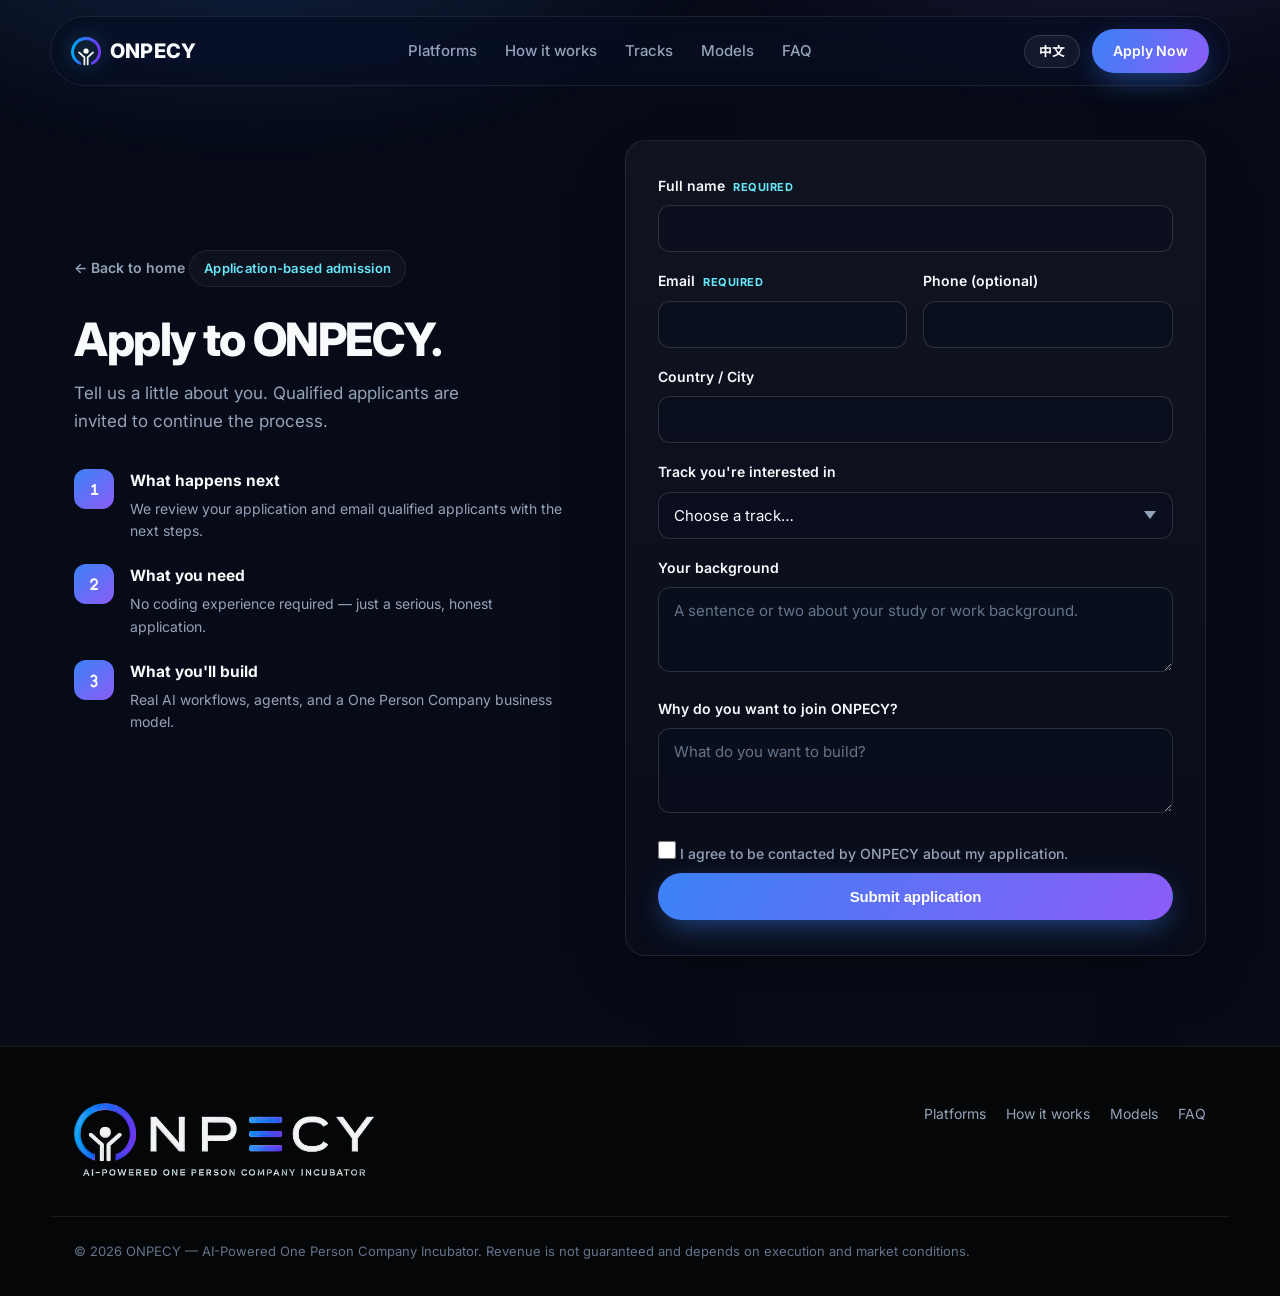
==== commit 1ee59da3: "Fix: center the floating nav bar at all widths The pill had max-width:1180 but margin-left/right:20p" ====
--- a/apply.html
+++ b/apply.html
@@ -10,7 +10,7 @@
   <link rel="preconnect" href="https://fonts.googleapis.com" />
   <link rel="preconnect" href="https://fonts.gstatic.com" crossorigin />
   <link href="https://fonts.googleapis.com/css2?family=Inter:wght@400;500;600;700;800;900&family=Noto+Sans+SC:wght@400;500;700;900&display=swap" rel="stylesheet" />
-  <link rel="stylesheet" href="styles.css?v=2" />
+  <link rel="stylesheet" href="styles.css?v=4" />
 </head>
 <body>
   <header class="nav" id="nav">
--- a/styles.css
+++ b/styles.css
@@ -91,11 +91,11 @@
 /* ============================================================
    NAV
    ============================================================ */
-.nav { position: fixed; top: 16px; left: 0; right: 0; z-index: 100; }
+.nav { position: fixed; top: 16px; left: 0; right: 0; z-index: 100; padding: 0 20px; }
 .nav__inner {
   max-width: var(--maxw); margin: 0 auto;
   display: flex; align-items: center; justify-content: space-between; gap: 20px;
-  padding: 12px 20px; margin-left: 20px; margin-right: 20px;
+  padding: 12px 20px;
   border: 1px solid var(--border);
   background: rgba(9, 14, 31, 0.6);
   backdrop-filter: blur(18px) saturate(160%);
@@ -386,7 +386,7 @@
   .section { padding: 78px 0; }
   .nav__links, .nav__actions { display: none; }
   .nav__toggle { display: flex; }
-  .nav__inner { margin-left: 14px; margin-right: 14px; }
+  .nav { padding: 0 14px; }
   .nav__mobile {
     display: none; flex-direction: column; gap: 6px;
     margin: 10px 14px 0; padding: 16px;
@@ -660,3 +660,106 @@
 /* footer full lockup with tagline */
 .footer__logo { width: 300px; max-width: 78vw; height: auto; display: block; }
 @media (max-width: 720px) { .footer__logo { width: 240px; } }
+
+/* ============================================================
+   PRODUCT MOCKUPS — "What students actually build"
+   ============================================================ */
+.grid--2 { grid-template-columns: repeat(2, 1fr); }
+
+.mock {
+  border: 1px solid var(--border); background: var(--surface);
+  border-radius: var(--radius); overflow: hidden;
+  display: flex; flex-direction: column;
+  transition: transform 0.3s var(--ease), border-color 0.3s var(--ease), box-shadow 0.3s var(--ease);
+}
+.mock:hover { transform: translateY(-5px); border-color: var(--border-strong); box-shadow: var(--shadow); }
+.mock__bar { display: flex; align-items: center; gap: 7px; padding: 12px 16px; border-bottom: 1px solid var(--border); background: rgba(255, 255, 255, 0.02); }
+.mock__dot { width: 9px; height: 9px; border-radius: 50%; background: #2b3648; }
+.mock__bar span:last-child { margin-left: 10px; font-size: 11px; letter-spacing: 0.04em; color: #64748b; }
+.mock__screen {
+  padding: 18px; min-height: 216px; display: flex; flex-direction: column; gap: 10px;
+  background: radial-gradient(130% 90% at 0% 0%, rgba(59, 130, 246, 0.07), transparent 55%);
+}
+.mock__foot { padding: 18px 20px; border-top: 1px solid var(--border); display: flex; align-items: flex-start; justify-content: space-between; gap: 14px; }
+.mock__name { font-size: 16px; font-weight: 700; letter-spacing: -0.01em; }
+.mock__cap { margin-top: 5px; color: var(--muted); font-size: 13.5px; max-width: 34ch; }
+.mock__badge {
+  flex: none; font-size: 10px; font-weight: 700; letter-spacing: 0.04em; text-transform: uppercase; color: var(--cyan);
+  border: 1px solid var(--border-strong); background: var(--surface-2); border-radius: 999px; padding: 5px 11px; white-space: nowrap;
+}
+
+/* chat mock */
+.mk-bubble { max-width: 84%; font-size: 12.5px; line-height: 1.45; padding: 9px 13px; border-radius: 14px; }
+.mk-bubble--user { align-self: flex-end; background: var(--surface-2); border: 1px solid var(--border); border-bottom-right-radius: 4px; color: var(--text); }
+.mk-bubble--bot { align-self: flex-start; background: linear-gradient(140deg, rgba(59, 130, 246, 0.20), rgba(139, 92, 246, 0.18)); border: 1px solid rgba(103, 232, 249, 0.22); border-bottom-left-radius: 4px; color: var(--text); }
+.mk-input { margin-top: auto; display: flex; align-items: center; gap: 8px; border: 1px solid var(--border); background: rgba(255, 255, 255, 0.03); border-radius: 999px; padding: 6px 6px 6px 14px; font-size: 12px; color: #64748b; }
+.mk-input b { margin-left: auto; width: 26px; height: 26px; border-radius: 50%; background: linear-gradient(120deg, #3B82F6, #8B5CF6); display: grid; place-items: center; }
+.mk-send { width: 0; height: 0; border-left: 7px solid #fff; border-top: 5px solid transparent; border-bottom: 5px solid transparent; margin-left: 2px; }
+
+/* workflow mock */
+.mk-wf { display: flex; flex-direction: column; }
+.mk-node { display: flex; align-items: center; gap: 10px; border: 1px solid var(--border); background: rgba(255, 255, 255, 0.03); border-radius: 12px; padding: 10px 14px; font-size: 12.5px; font-weight: 600; color: var(--text); }
+.mk-node i { width: 8px; height: 8px; border-radius: 50%; background: #334155; flex: none; }
+.mk-node--on { border-color: rgba(103, 232, 249, 0.35); background: linear-gradient(120deg, rgba(59, 130, 246, 0.16), rgba(139, 92, 246, 0.14)); }
+.mk-node--on i { background: var(--cyan); box-shadow: 0 0 10px var(--cyan); }
+.mk-node small { margin-left: auto; font-size: 10px; font-weight: 700; text-transform: uppercase; letter-spacing: 0.05em; color: var(--cyan); }
+.mk-link { width: 2px; height: 12px; background: var(--border-strong); margin: 3px 0 3px 21px; }
+
+/* dashboard mock */
+.mk-stats { display: grid; grid-template-columns: repeat(3, 1fr); gap: 10px; }
+.mk-stat { border: 1px solid var(--border); background: rgba(255, 255, 255, 0.03); border-radius: 12px; padding: 10px 12px; }
+.mk-stat span { font-size: 10px; text-transform: uppercase; letter-spacing: 0.05em; color: #64748b; }
+.mk-stat b { display: block; margin-top: 3px; font-size: 18px; font-weight: 800; letter-spacing: -0.02em; }
+.mk-chart { margin-top: auto; display: flex; align-items: flex-end; gap: 7px; height: 66px; }
+.mk-chart i { flex: 1; border-radius: 4px 4px 0 0; background: linear-gradient(180deg, #3B82F6, rgba(139, 92, 246, 0.5)); opacity: 0.85; }
+
+/* knowledge-base mock */
+.mk-search { display: flex; align-items: center; gap: 9px; border: 1px solid var(--border-strong); background: rgba(255, 255, 255, 0.03); border-radius: 10px; padding: 9px 13px; font-size: 12.5px; color: var(--text); }
+.mk-search .ico { width: 15px; height: 15px; flex: none; }
+.mk-ans { font-size: 12.5px; line-height: 1.5; color: var(--muted); }
+.mk-src { display: flex; flex-wrap: wrap; align-items: center; gap: 6px; margin-top: auto; }
+.mk-src span:first-child { font-size: 10px; text-transform: uppercase; letter-spacing: 0.05em; color: #64748b; border: 0; background: none; padding: 0; margin-right: 2px; }
+.mk-src span { font-size: 10.5px; color: var(--text); border: 1px solid var(--border); background: var(--surface-2); border-radius: 6px; padding: 3px 8px; }
+
+/* ============================================================
+   TEAM — "Who is behind ONPECY"
+   ============================================================ */
+.member { border: 1px solid var(--border); background: var(--surface); border-radius: var(--radius); padding: 30px 24px; text-align: center; display: flex; flex-direction: column; align-items: center; transition: transform 0.3s var(--ease), border-color 0.3s var(--ease); }
+.member:hover { transform: translateY(-4px); border-color: var(--border-strong); }
+.member__avatar {
+  width: 74px; height: 74px; border-radius: 50%; display: grid; place-items: center; margin-bottom: 18px;
+  background: linear-gradient(140deg, rgba(59, 130, 246, 0.22), rgba(139, 92, 246, 0.22));
+  border: 1px solid var(--border-strong);
+}
+.member__avatar .ico { width: 40px; height: 40px; }
+.member__role { font-size: 16px; font-weight: 700; letter-spacing: -0.01em; }
+.member__desc { margin-top: 9px; color: var(--muted); font-size: 13.5px; flex: 1; }
+.member__soon { margin-top: 16px; font-size: 10px; font-weight: 700; letter-spacing: 0.04em; text-transform: uppercase; color: var(--cyan); border: 1px solid var(--border-strong); background: var(--surface-2); border-radius: 999px; padding: 5px 12px; }
+.team__note { margin-top: 34px; text-align: center; font-size: 13px; color: #64748b; max-width: 640px; margin-left: auto; margin-right: auto; }
+
+/* ============================================================
+   ADMISSION PROCESS — Apply → Review → Match → Build
+   ============================================================ */
+.process { display: grid; grid-template-columns: repeat(4, 1fr); gap: 22px; max-width: 980px; margin: 0 auto; }
+.pstep { border: 1px solid var(--border); background: var(--surface); border-radius: var(--radius); padding: 28px 24px; transition: transform 0.3s var(--ease), border-color 0.3s var(--ease); }
+.pstep:hover { transform: translateY(-4px); border-color: var(--border-strong); }
+.pstep__num {
+  width: 44px; height: 44px; display: grid; place-items: center; border-radius: 13px;
+  background: linear-gradient(140deg, #3B82F6, #8B5CF6); box-shadow: 0 10px 24px -12px rgba(59, 130, 246, 0.6);
+  margin-bottom: 18px;
+}
+.pstep__num .num-ico { width: 22px; height: 22px; }
+.pstep h3 { font-size: 17px; font-weight: 700; letter-spacing: -0.01em; }
+.pstep p { margin-top: 8px; color: var(--muted); font-size: 13.5px; }
+
+/* new-component responsive */
+@media (max-width: 980px) {
+  .process { grid-template-columns: repeat(2, 1fr); }
+}
+@media (max-width: 720px) {
+  .grid--2 { grid-template-columns: 1fr; }
+  .mock__cap { max-width: none; }
+}
+@media (max-width: 560px) {
+  .process { grid-template-columns: 1fr; }
+}
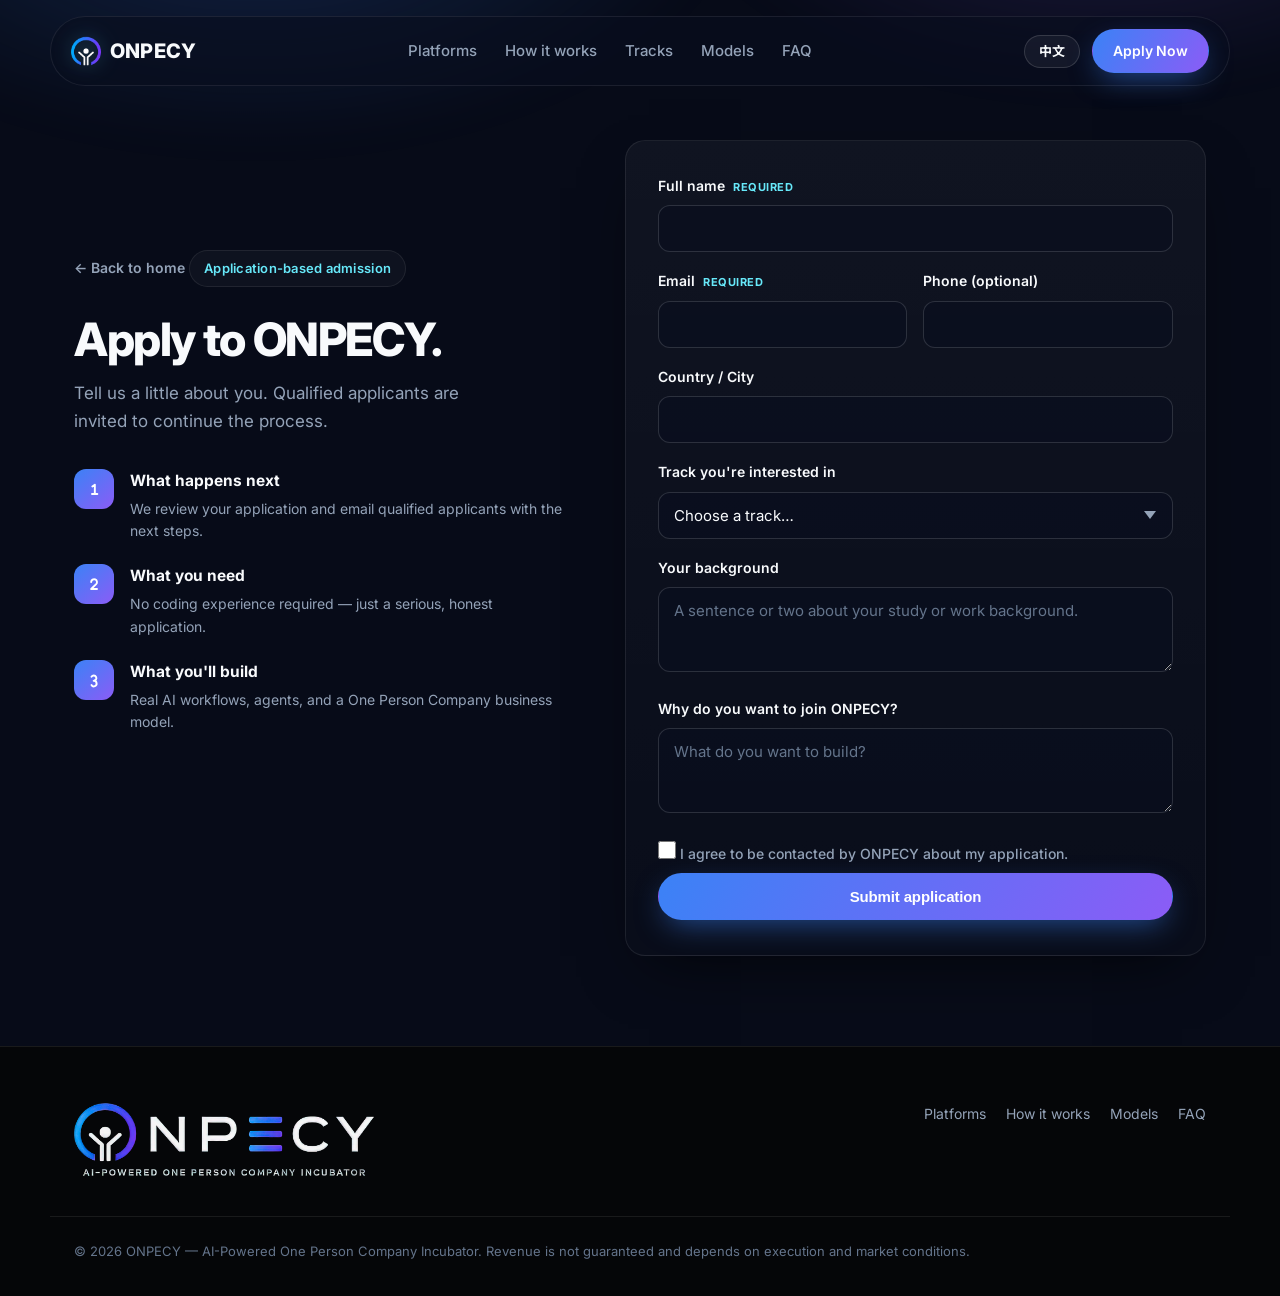
==== commit 58f9fcd9: "Add premium motion system and interaction polish Reusable, dependency-free motion layer for the ONPE" ====
--- a/apply.html
+++ b/apply.html
@@ -10,7 +10,7 @@
   <link rel="preconnect" href="https://fonts.googleapis.com" />
   <link rel="preconnect" href="https://fonts.gstatic.com" crossorigin />
   <link href="https://fonts.googleapis.com/css2?family=Inter:wght@400;500;600;700;800;900&family=Noto+Sans+SC:wght@400;500;700;900&display=swap" rel="stylesheet" />
-  <link rel="stylesheet" href="styles.css?v=4" />
+  <link rel="stylesheet" href="styles.css?v=6" />
 </head>
 <body>
   <header class="nav" id="nav">
@@ -130,7 +130,7 @@
 
   <footer class="footer">
     <div class="container footer__inner">
-      <div class="footer__brand">
+      <div class="footer__brand reveal">
         <img class="footer__logo" src="images/onpecy-lockup.png" alt="ONPECY — AI-Powered One Person Company Incubator" width="300" />
       </div>
       <nav class="footer__nav" aria-label="Footer">
@@ -146,7 +146,7 @@
   </footer>
 
   <script src="i18n.js?v=1"></script>
-  <script src="app.js?v=3"></script>
+  <script src="app.js?v=4"></script>
   <script>
   /* ============================================================
      APPLY FORM — submission handling
@@ -220,14 +220,21 @@
       if (!form.checkValidity()) { form.reportValidity(); return; }
       var data = collect();
       btn.disabled = true;
+      btn.classList.add('is-loading');
       var busy = t('f_sending', 'Sending…');
       btn.setAttribute('data-label', btn.textContent);
       btn.textContent = busy;
 
+      function resetBtn() {
+        btn.disabled = false;
+        btn.classList.remove('is-loading');
+        btn.textContent = btn.getAttribute('data-label');
+      }
+
       if (!FORM_ENDPOINT) {
         // email fallback — open mail client, then show success state
         mailtoFallback(data);
-        setTimeout(function () { btn.disabled = false; btn.textContent = btn.getAttribute('data-label'); showDone(); }, 400);
+        setTimeout(function () { resetBtn(); showDone(); }, 400);
         return;
       }
 
@@ -240,8 +247,7 @@
         else { throw new Error('bad status'); }
       }).catch(function () {
         msg.textContent = t('f_err', 'Something went wrong. Please try again, or email us directly.');
-        btn.disabled = false;
-        btn.textContent = btn.getAttribute('data-label');
+        resetBtn();
       });
     });
   })();
--- a/styles.css
+++ b/styles.css
@@ -162,6 +162,47 @@
 .flow__tag { font-size: 11px; text-transform: uppercase; letter-spacing: 0.08em; color: var(--cyan); font-weight: 600; }
 .flow__line { width: 2px; height: 22px; background: linear-gradient(180deg, var(--cyan), rgba(139, 92, 246, 0.2)); opacity: 0.7; }
 
+/* hero flow: AI Agent Team sub-labels */
+.flow__node--team { max-width: 320px; gap: 6px; }
+.flow__agents { display: flex; flex-wrap: wrap; justify-content: center; gap: 6px; margin-top: 6px; }
+.flow__agents span {
+  font-size: 11px; font-weight: 600; color: var(--muted);
+  padding: 3px 9px; border-radius: 999px;
+  border: 1px solid var(--border); background: rgba(255, 255, 255, 0.03);
+}
+
+/* ============================================================
+   HERO — brand lockup, admission card, proof row
+   ============================================================ */
+.hero__brand { display: flex; align-items: center; gap: 10px; flex-wrap: wrap; margin-bottom: 26px; }
+.hero__brand-mark { width: 34px; height: 34px; object-fit: contain; filter: drop-shadow(0 0 12px rgba(103, 232, 249, 0.4)); }
+.hero__brand-name { font-size: 20px; font-weight: 800; letter-spacing: 0.02em; }
+.hero__brand-tag { font-size: 12.5px; font-weight: 600; color: var(--muted); padding-left: 12px; border-left: 1px solid var(--border-strong); letter-spacing: 0.01em; }
+
+.hero__sub2 { margin-top: 12px; font-size: 15.5px; color: var(--text); font-weight: 500; max-width: 520px; }
+
+.admitcard {
+  display: flex; align-items: center; gap: 14px; margin-top: 28px;
+  max-width: 480px; padding: 14px 18px; border-radius: var(--radius-sm);
+  border: 1px solid var(--border-strong);
+  background: linear-gradient(120deg, rgba(59, 130, 246, 0.10), rgba(139, 92, 246, 0.08));
+  box-shadow: 0 0 0 1px rgba(103, 232, 249, 0.12);
+}
+.admitcard__ico { flex: none; width: 38px; height: 38px; border-radius: 50%; display: grid; place-items: center; background: rgba(103, 232, 249, 0.12); border: 1px solid rgba(103, 232, 249, 0.3); }
+.admitcard__ico .ico { width: 22px; height: 22px; }
+.admitcard__t { display: block; font-size: 14px; font-weight: 700; letter-spacing: -0.01em; }
+.admitcard__p { display: block; margin-top: 2px; font-size: 13px; color: var(--muted); }
+
+.hero__proof { margin-top: 28px; }
+.hero__proof-label { display: block; font-size: 11px; text-transform: uppercase; letter-spacing: 0.08em; color: var(--muted); font-weight: 700; margin-bottom: 10px; }
+.hero__proof-names { display: flex; flex-wrap: wrap; gap: 8px; }
+.hero__proof-names span {
+  font-size: 13px; font-weight: 800; letter-spacing: 0.02em; color: var(--text);
+  padding: 6px 14px; border-radius: 999px;
+  border: 1px solid rgba(103, 232, 249, 0.28);
+  background: linear-gradient(120deg, rgba(59, 130, 246, 0.12), rgba(139, 92, 246, 0.10));
+}
+
 /* ============================================================
    COMPARE
    ============================================================ */
@@ -763,3 +804,246 @@
 @media (max-width: 560px) {
   .process { grid-template-columns: 1fr; }
 }
+
+/* ============================================================
+   v5 — PREMIUM MOTION SYSTEM
+   Principle: animate proof and process, not decoration.
+   ------------------------------------------------------------
+   Reusable primitives, then section-specific polish.
+   Motion is opacity/transform only (never width/height).
+   ============================================================ */
+
+/* ---------- reveal primitives ----------
+   .reveal (legacy) already exists above and reveals on .in.
+   These add .is-visible so JS can toggle one class everywhere. */
+.reveal.is-visible { opacity: 1; transform: none; }
+
+.reveal-up { opacity: 0; transform: translateY(24px); transition: opacity 0.7s var(--ease), transform 0.7s var(--ease); }
+.reveal-up.is-visible { opacity: 1; transform: none; }
+
+.reveal-scale { opacity: 0; transform: scale(0.96); transition: opacity 0.6s var(--ease), transform 0.6s var(--ease); }
+.reveal-scale.is-visible { opacity: 1; transform: none; }
+
+.timeline-step { opacity: 0; transform: translateY(20px); transition: opacity 0.6s var(--ease), transform 0.6s var(--ease); }
+.timeline-step.is-visible { opacity: 1; transform: none; }
+
+/* stagger: children cascade once the container is visible */
+.stagger-item { opacity: 0; transform: translateY(18px); transition: opacity 0.6s var(--ease), transform 0.6s var(--ease); }
+.stagger.is-visible .stagger-item { opacity: 1; transform: none; }
+.stagger.is-visible .stagger-item:nth-child(1) { transition-delay: 0.04s; }
+.stagger.is-visible .stagger-item:nth-child(2) { transition-delay: 0.12s; }
+.stagger.is-visible .stagger-item:nth-child(3) { transition-delay: 0.20s; }
+.stagger.is-visible .stagger-item:nth-child(4) { transition-delay: 0.28s; }
+.stagger.is-visible .stagger-item:nth-child(5) { transition-delay: 0.36s; }
+.stagger.is-visible .stagger-item:nth-child(n+6) { transition-delay: 0.44s; }
+
+/* generic utilities */
+.hover-lift { transition: transform 0.3s var(--ease), box-shadow 0.3s var(--ease); }
+.hover-lift:hover { transform: translateY(-5px); box-shadow: var(--shadow); }
+.glow-border { transition: box-shadow 0.3s var(--ease), border-color 0.3s var(--ease); }
+.glow-border:hover { border-color: var(--border-strong); box-shadow: 0 0 0 1px rgba(103, 232, 249, 0.2), var(--shadow); }
+
+/* ---------- ambient background: slow drifting orbs ---------- */
+.ambient { position: fixed; inset: 0; z-index: -1; overflow: hidden; pointer-events: none; }
+.ambient-orb { position: absolute; border-radius: 50%; filter: blur(60px); will-change: transform; }
+.ambient-orb--blue {
+  width: 520px; height: 520px; top: -10%; left: -8%;
+  background: radial-gradient(circle at center, rgba(59, 130, 246, 0.30), transparent 68%);
+  animation: orbDriftA 36s ease-in-out infinite alternate;
+}
+.ambient-orb--violet {
+  width: 560px; height: 560px; bottom: -14%; right: -10%;
+  background: radial-gradient(circle at center, rgba(139, 92, 246, 0.26), transparent 68%);
+  animation: orbDriftB 44s ease-in-out infinite alternate;
+}
+@keyframes orbDriftA { from { transform: translate3d(0, 0, 0) scale(1); } to { transform: translate3d(6%, 4%, 0) scale(1.12); } }
+@keyframes orbDriftB { from { transform: translate3d(0, 0, 0) scale(1); } to { transform: translate3d(-5%, -4%, 0) scale(1.10); } }
+
+/* ---------- nav: entrance + link underline + apply glow ---------- */
+.nav { animation: navDrop 0.6s var(--ease) both; }
+@keyframes navDrop { from { opacity: 0; transform: translateY(-14px); } to { opacity: 1; transform: none; } }
+.nav__links a { position: relative; }
+.nav__links a::after {
+  content: ""; position: absolute; left: 0; right: 0; bottom: -5px; height: 2px;
+  background: var(--grad); border-radius: 2px;
+  transform: scaleX(0); transform-origin: left; transition: transform 0.3s var(--ease);
+}
+.nav__links a:hover::after { transform: scaleX(1); }
+.nav .btn--primary { animation: applyGlow 3.6s ease-in-out infinite; }
+@keyframes applyGlow {
+  0%, 100% { box-shadow: 0 10px 30px -10px rgba(59, 130, 246, 0.5); }
+  50%      { box-shadow: 0 12px 34px -8px rgba(139, 92, 246, 0.6); }
+}
+
+/* ---------- hero: staged block entrance ---------- */
+.hero-seq > * { opacity: 0; animation: heroRise 0.7s var(--ease) both; }
+.hero-seq > *:nth-child(1) { animation-delay: 0.05s; }
+.hero-seq > *:nth-child(2) { animation-delay: 0.12s; }
+.hero-seq > *:nth-child(3) { animation-delay: 0.19s; }
+.hero-seq > *:nth-child(4) { animation-delay: 0.26s; }
+.hero-seq > *:nth-child(5) { animation-delay: 0.33s; }
+.hero-seq > *:nth-child(6) { animation-delay: 0.40s; }
+.hero-seq > *:nth-child(7) { animation-delay: 0.47s; }
+.hero-seq > *:nth-child(8) { animation-delay: 0.54s; }
+@keyframes heroRise { from { opacity: 0; transform: translateY(20px); } to { opacity: 1; transform: none; } }
+
+/* ---------- hero flow diagram: sequential reveal + data pulse ---------- */
+.flow-anim .flow-card, .flow-anim .flow-line { opacity: 0; animation: flowIn 0.55s var(--ease) both; }
+.flow-anim > *:nth-child(1) { animation-delay: 0.20s; }
+.flow-anim > *:nth-child(2) { animation-delay: 0.29s; }
+.flow-anim > *:nth-child(3) { animation-delay: 0.38s; }
+.flow-anim > *:nth-child(4) { animation-delay: 0.47s; }
+.flow-anim > *:nth-child(5) { animation-delay: 0.56s; }
+.flow-anim > *:nth-child(6) { animation-delay: 0.65s; }
+.flow-anim > *:nth-child(7) { animation-delay: 0.74s; }
+.flow-anim > *:nth-child(8) { animation-delay: 0.83s; }
+.flow-anim > *:nth-child(9) { animation-delay: 0.92s; }
+@keyframes flowIn { from { opacity: 0; transform: translateY(14px) scale(0.98); } to { opacity: 1; transform: none; } }
+
+/* connector: a slow data packet travels the line */
+.flow-line { position: relative; }
+.flow-line::after {
+  content: ""; position: absolute; left: 50%; top: 0; width: 4px; height: 4px; margin-left: -2px;
+  border-radius: 50%; background: var(--cyan); box-shadow: 0 0 8px var(--cyan);
+  opacity: 0; animation: dataFlow 2.6s linear 1.4s infinite;
+}
+@keyframes dataFlow { 0% { top: 0; opacity: 0; } 15% { opacity: 0.9; } 85% { opacity: 0.9; } 100% { top: 100%; opacity: 0; } }
+
+/* active card: the AI team node softly pulses (proof it's working) */
+.flow-anim .flow__node--team::before {
+  content: ""; position: absolute; inset: -1px; border-radius: inherit; pointer-events: none;
+  animation: teamGlow 3.4s ease-in-out 1.8s infinite;
+}
+@keyframes teamGlow {
+  0%, 100% { box-shadow: 0 0 18px -8px rgba(103, 232, 249, 0); }
+  50%      { box-shadow: 0 0 24px -4px rgba(103, 232, 249, 0.42); }
+}
+
+/* ---------- platform cards (was bare text → premium card) ---------- */
+.platform {
+  position: relative;
+  border: 1px solid var(--border); background: var(--surface);
+  border-radius: var(--radius); padding: 30px 24px 26px;
+  transition: transform 0.3s var(--ease), border-color 0.3s var(--ease), background 0.3s var(--ease), box-shadow 0.3s var(--ease);
+}
+.platform:hover {
+  transform: translateY(-5px); border-color: var(--border-strong); background: var(--surface-2);
+  box-shadow: 0 0 0 1px rgba(103, 232, 249, 0.18), var(--shadow);
+}
+.platform__name { transition: text-shadow 0.3s var(--ease); }
+.platform:hover .platform__name { text-shadow: 0 0 22px rgba(103, 232, 249, 0.35); }
+/* tiny "verified real platform" indicator */
+.platform::after {
+  content: "✓"; position: absolute; top: 16px; right: 16px;
+  width: 22px; height: 22px; border-radius: 50%;
+  display: grid; place-items: center;
+  font-size: 11px; font-weight: 800; color: var(--cyan);
+  background: rgba(103, 232, 249, 0.1); border: 1px solid rgba(103, 232, 249, 0.28);
+  opacity: 0.75; transition: opacity 0.3s var(--ease), box-shadow 0.3s var(--ease);
+}
+.platform:hover::after { opacity: 1; box-shadow: 0 0 12px -2px rgba(103, 232, 249, 0.5); }
+
+/* ---------- track cards (was bare text → premium card) ---------- */
+.track {
+  position: relative;
+  border: 1px solid var(--border); background: var(--surface);
+  border-radius: var(--radius); padding: 28px 24px;
+  transition: transform 0.3s var(--ease), border-color 0.3s var(--ease), background 0.3s var(--ease), box-shadow 0.3s var(--ease);
+}
+.track:hover {
+  transform: translateY(-5px); border-color: var(--border-strong); background: var(--surface-2);
+  box-shadow: 0 0 0 1px rgba(103, 232, 249, 0.16), var(--shadow);
+}
+.track__ico { transition: transform 0.3s var(--ease); }
+.track:hover .track__ico { transform: translateY(-2px) scale(1.06); }
+.track:hover .track__ico .ico { filter: drop-shadow(0 0 8px rgba(103, 232, 249, 0.5)); }
+.track .link { display: inline-flex; align-items: center; gap: 4px; transition: color 0.2s var(--ease), transform 0.25s var(--ease); }
+.track:hover .link { color: var(--cyan); transform: translateX(3px); }
+
+/* ---------- featured OPC models: revenue chips rise on hover ---------- */
+.model .chips span { transition: transform 0.28s var(--ease), border-color 0.28s var(--ease); }
+.model:hover .chips span { transform: translateY(-3px); border-color: rgba(103, 232, 249, 0.3); }
+.model:hover { box-shadow: 0 0 0 1px rgba(103, 232, 249, 0.16), var(--shadow); }
+
+/* ---------- product mockups: hover scan line + screen glow ---------- */
+.mock__screen { position: relative; overflow: hidden; transition: background 0.3s var(--ease); }
+.mock__screen::after {
+  content: ""; position: absolute; left: 0; right: 0; top: 0; height: 42%;
+  background: linear-gradient(180deg, rgba(103, 232, 249, 0.08), transparent);
+  transform: translateY(-120%); transition: transform 0.6s var(--ease); pointer-events: none;
+}
+.mock:hover .mock__screen::after { transform: translateY(255%); }
+.mock:hover .mock__screen { background: radial-gradient(130% 90% at 0% 0%, rgba(59, 130, 246, 0.12), transparent 55%); }
+/* active workflow node: gentle running pulse (proof of process) */
+.mk-node--on i { animation: nodePing 2.2s ease-in-out infinite; }
+@keyframes nodePing { 0%, 100% { box-shadow: 0 0 8px var(--cyan); } 50% { box-shadow: 0 0 16px var(--cyan); } }
+
+/* ---------- how-it-works steps: connector draws in ---------- */
+.steps { position: relative; }
+.steps::before {
+  content: ""; position: absolute; top: 44px; bottom: 44px; left: 27px; width: 2px;
+  background: var(--grad); opacity: 0.28;
+  transform: scaleY(0); transform-origin: top; transition: transform 1.4s var(--ease);
+}
+.steps.is-visible::before, .steps.in::before { transform: scaleY(1); }
+
+/* ---------- admission process: connector draws + current step glow ---------- */
+.process { position: relative; }
+.process::before {
+  content: ""; position: absolute; top: 50px; left: 12%; right: 12%; height: 2px;
+  background: var(--grad); opacity: 0.4;
+  transform: scaleX(0); transform-origin: left; transition: transform 1.1s var(--ease) 0.1s;
+}
+.process.is-visible::before, .process.in::before { transform: scaleX(1); }
+.pstep { position: relative; z-index: 1; }
+.pstep:first-child .pstep__num { animation: stepGlow 3.2s ease-in-out infinite; }
+@keyframes stepGlow {
+  0%, 100% { box-shadow: 0 10px 24px -12px rgba(59, 130, 246, 0.6), 0 0 0 0 rgba(103, 232, 249, 0); }
+  50%      { box-shadow: 0 10px 24px -12px rgba(59, 130, 246, 0.6), 0 0 0 6px rgba(103, 232, 249, 0.1); }
+}
+@media (max-width: 980px) { .process::before { display: none; } }
+
+/* ---------- FAQ: smooth open + background glow (chevron already rotates) ---------- */
+.faq__item { transition: border-color 0.25s var(--ease), box-shadow 0.3s var(--ease), background 0.3s var(--ease); }
+.faq__item[open] {
+  border-color: var(--border-strong);
+  box-shadow: 0 0 0 1px rgba(103, 232, 249, 0.12), 0 16px 40px -28px rgba(59, 130, 246, 0.55);
+  background: linear-gradient(180deg, rgba(59, 130, 246, 0.05), rgba(255, 255, 255, 0.01));
+}
+.faq__item[open] p { animation: faqReveal 0.35s var(--ease) both; }
+@keyframes faqReveal { from { opacity: 0; transform: translateY(-6px); } to { opacity: 1; transform: none; } }
+
+/* ---------- footer: logo glow ---------- */
+.footer__logo { animation: logoGlow 6s ease-in-out infinite; }
+@keyframes logoGlow {
+  0%, 100% { filter: drop-shadow(0 0 6px rgba(103, 232, 249, 0.12)); }
+  50%      { filter: drop-shadow(0 0 14px rgba(103, 232, 249, 0.28)); }
+}
+
+/* ---------- apply form: submit loading spinner ---------- */
+.btn.is-loading { position: relative; color: transparent !important; pointer-events: none; }
+.btn.is-loading::after {
+  content: ""; position: absolute; top: 50%; left: 50%; width: 16px; height: 16px; margin: -8px 0 0 -8px;
+  border-radius: 50%; border: 2px solid rgba(255, 255, 255, 0.4); border-top-color: #fff;
+  animation: spin 0.7s linear infinite;
+}
+
+/* ---------- mobile: lighten ambient + connector motion ---------- */
+@media (max-width: 720px) {
+  .ambient-orb { filter: blur(46px); opacity: 0.6; }
+  .flow-line::after { display: none; }
+  .steps::before { left: 21px; }
+}
+
+/* ---------- reduced motion: disable non-essential motion ---------- */
+@media (prefers-reduced-motion: reduce) {
+  .ambient-orb, .nav, .nav .btn--primary, .footer__logo,
+  .pstep:first-child .pstep__num, .flow-line::after,
+  .flow-anim .flow__node--team::before, .mk-node--on i { animation: none !important; }
+  .hero-seq > *, .flow-anim .flow-card, .flow-anim .flow-line {
+    opacity: 1 !important; transform: none !important; animation: none !important;
+  }
+  .reveal-up, .reveal-scale, .timeline-step, .stagger-item { opacity: 1 !important; transform: none !important; }
+  .steps::before, .process::before { transform: none !important; }
+  .mock__screen::after { display: none; }
+}
